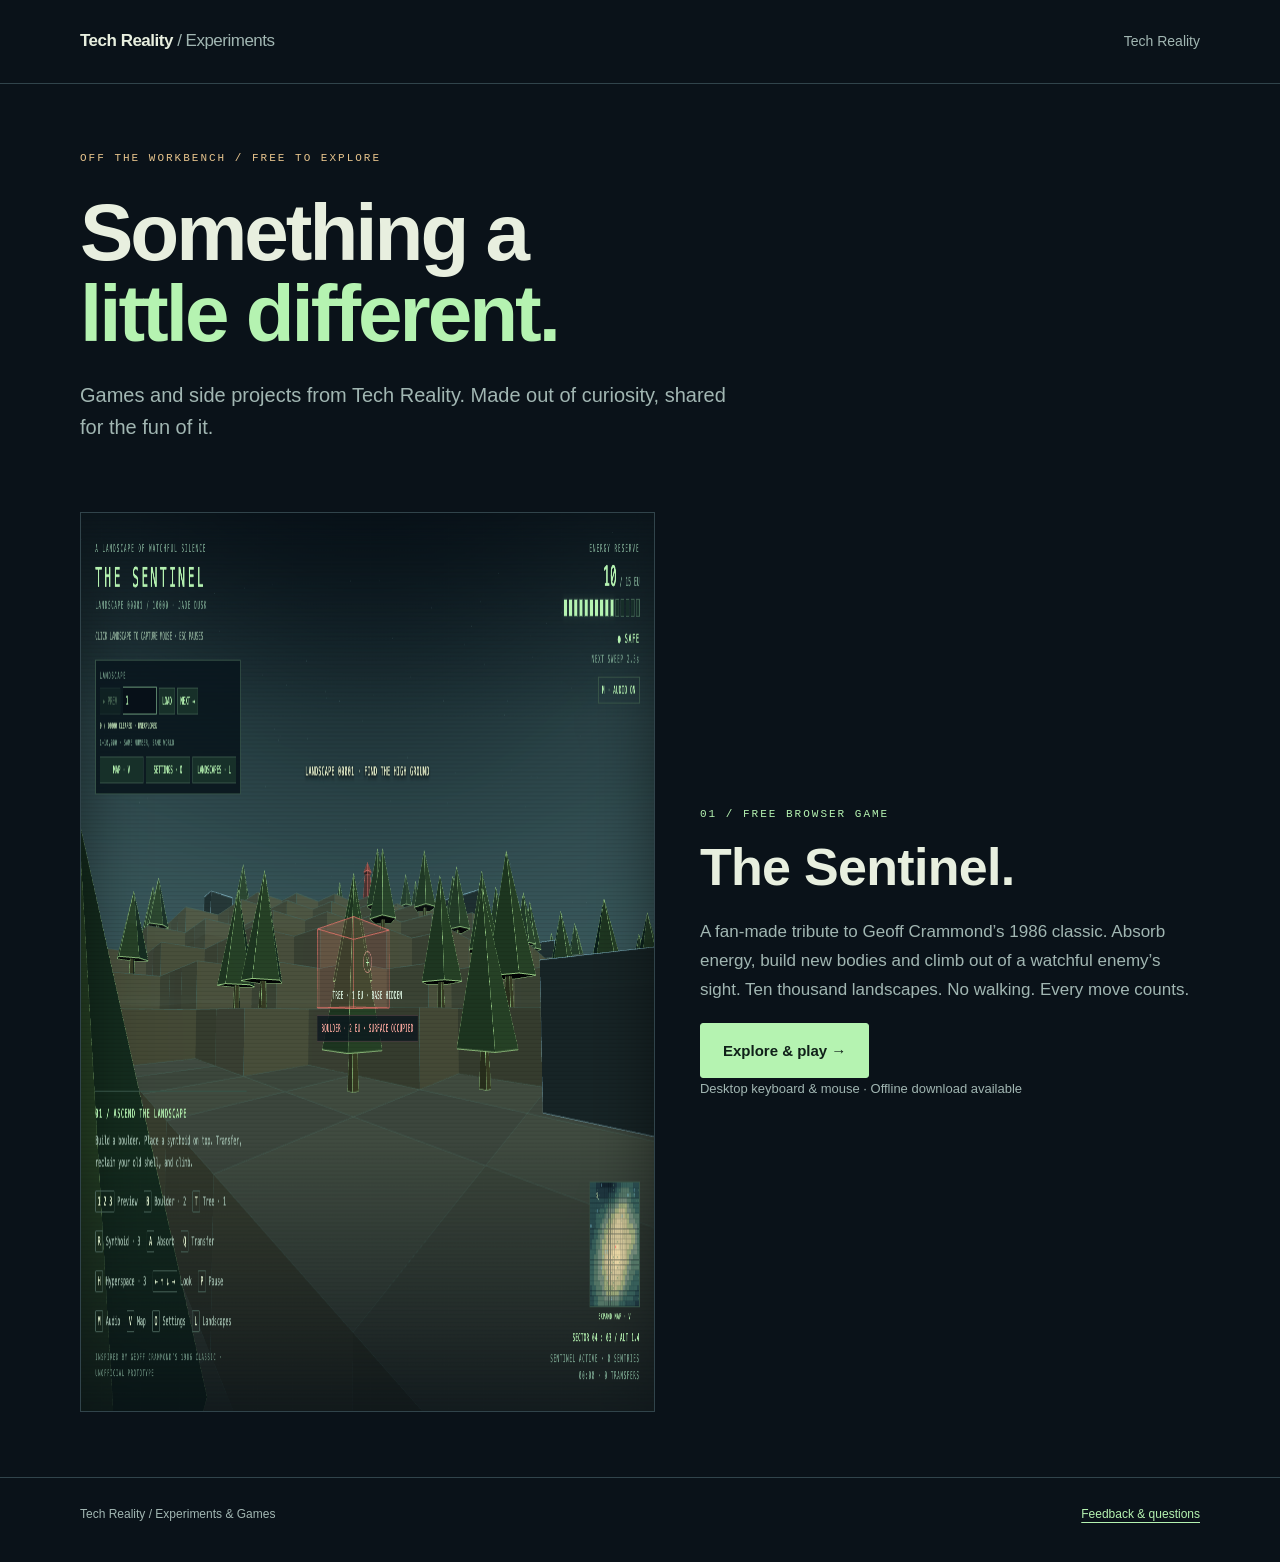
==== docs/index.html @ 24bb792a "Games and experiments: The Sentinel browser tribute, moved out of the CoreCrawl site Co-Authored-By:" ====
<!doctype html>
<html lang="en-GB"><head><meta charset="utf-8"><meta name="viewport" content="width=device-width,initial-scale=1"><title>Experiments &amp; Games | Tech Reality</title><meta name="description" content="Free games and side projects from Tech Reality. Play a fan-made 3D tribute to The Sentinel, with 10,000 landscapes to explore."><meta name="theme-color" content="#0a1219"><link rel="canonical" href="https://tech-reality.github.io/games/"><link rel="stylesheet" href="sentinal/page.css"><meta property="og:title" content="Experiments &amp; Games | Tech Reality"><meta property="og:description" content="Something a little different. Free games and side projects from Tech Reality."><meta property="og:type" content="website"><meta property="og:url" content="https://tech-reality.github.io/games/"><meta property="og:image" content="https://tech-reality.github.io/games/sentinal/landscape.png"><meta name="twitter:card" content="summary_large_image"></head><body>
<a class="skip" href="#main">Skip to content</a><header><div class="wrap"><a class="brand" href="./">Tech Reality <span>/ Experiments</span></a><nav aria-label="Main"><a href="https://tech-reality.co.uk">Tech Reality</a></nav></div></header>
<main id="main" class="wrap"><section class="intro"><div class="eyebrow">Off the workbench / Free to explore</div><h1 class="hub-title" style="margin-top:24px">Something a<br><em>little different.</em></h1><p class="lead hub-copy">Games and side projects from Tech Reality. Made out of curiosity, shared for the fun of it.</p></section>
<article class="feature"><a href="sentinal/" aria-label="Explore The Sentinel browser game"><img src="sentinal/landscape.png" width="1440" height="900" alt="The Sentinel prototype showing a terraced 3D landscape with trees and a distant watcher."></a><div><div class="mono">01 / Free browser game</div><h2>The Sentinel.</h2><p class="muted">A fan-made tribute to Geoff Crammond’s 1986 classic. Absorb energy, build new bodies and climb out of a watchful enemy’s sight. Ten thousand landscapes. No walking. Every move counts.</p><div class="actions"><a class="button" href="sentinal/">Explore &amp; play →</a></div><p class="fine">Desktop keyboard &amp; mouse · Offline download available</p></div></article>
</main>
<footer><div class="wrap"><span>Tech Reality / Experiments &amp; Games</span><a href="mailto:support@tech-reality.co.uk">Feedback &amp; questions</a></div></footer></body></html>
---- docs/sentinal/page.css ----
:root{color-scheme:dark;--bg:#0a1219;--panel:#111e27;--ink:#e8efdf;--mint:#b5f3b1;--muted:#a1b6b2;--line:#31444b;--gold:#e8c58d}*{box-sizing:border-box}html{scroll-behavior:smooth}body{margin:0;background:var(--bg);color:var(--ink);font:17px/1.7 -apple-system,BlinkMacSystemFont,"Segoe UI",sans-serif}a{color:var(--mint);text-underline-offset:4px}a:hover{color:#e4ffdf}a:focus-visible,summary:focus-visible{outline:3px solid var(--gold);outline-offset:5px}.wrap{max-width:1180px;margin:auto;padding:0 30px}.skip{position:absolute;left:-9999px}.skip:focus{left:20px;top:10px;background:var(--bg);z-index:10;padding:12px}header{border-bottom:1px solid var(--line)}header .wrap{min-height:83px;display:flex;align-items:center;justify-content:space-between;gap:20px}.brand{text-decoration:none;color:var(--ink);font-weight:750;letter-spacing:-.5px}.brand span{font-weight:400;color:var(--muted)}nav{display:flex;gap:24px;font-size:14px}nav a{color:var(--muted);text-decoration:none}.eyebrow,.mono{font:11px/1.7 ui-monospace,SFMono-Regular,Menlo,monospace;letter-spacing:2px;text-transform:uppercase}.eyebrow{color:var(--gold)}.intro{padding:65px 0 34px}.hero{display:grid;grid-template-columns:1.15fr 1fr;gap:50px;align-items:end;margin:26px 0 35px}h1{font-size:clamp(53px,8vw,96px);line-height:1.02;font-weight:650;letter-spacing:-4px;margin:0}h1 em{font-style:normal;color:var(--mint)}.lead{font-size:20px;line-height:1.6;margin:0 0 24px;color:var(--muted)}.actions{display:flex;gap:12px;flex-wrap:wrap;align-items:center}.button{display:inline-flex;align-items:center;justify-content:center;gap:18px;padding:14px 22px;background:var(--mint);color:#102019;text-decoration:none;font-weight:700;font-size:15px;border:1px solid var(--mint);border-radius:3px}.button:hover{background:#dcffd6;color:#102019}.button.secondary{background:transparent;color:var(--ink);border-color:var(--line)}.button.secondary:hover{border-color:var(--mint)}.fine{font-size:13px;color:var(--muted)}figure{margin:0;border:1px solid var(--line);background:var(--panel)}figure img{display:block;width:100%;height:auto;aspect-ratio:16/10;object-fit:cover}figcaption{padding:12px 18px;font:11px/1.6 ui-monospace,SFMono-Regular,Menlo,monospace;color:var(--muted);display:flex;justify-content:space-between;gap:15px}.facts{display:flex;gap:36px;flex-wrap:wrap;padding:22px 0 38px;border-bottom:1px solid var(--line)}.facts span{color:var(--mint)}.content{padding:60px 0;display:grid;grid-template-columns:1fr 1fr;gap:70px;border-bottom:1px solid var(--line)}h2{font-size:30px;line-height:1.2;letter-spacing:-.7px;margin:0 0 20px}h3{font-size:18px;margin:0 0 7px}p{margin:0 0 18px}.muted{color:var(--muted)}ol{padding-left:24px;color:var(--muted)}li{padding-left:7px;margin:0 0 14px}li strong{color:var(--ink)}table{width:100%;border-collapse:collapse;font-size:14px}td,th{padding:11px 0;border-bottom:1px solid var(--line);text-align:left}th{color:var(--muted);font-weight:400}td:first-child{width:100px}kbd{font:12px ui-monospace,SFMono-Regular,Menlo,monospace;color:var(--mint);border:1px solid var(--line);padding:3px 6px;white-space:nowrap}.details{padding:55px 0;max-width:800px}.details p{color:var(--muted)}details{border-top:1px solid var(--line);padding:18px 0}summary{cursor:pointer;font-size:17px}details p{margin:16px 0 0;font-size:15px}footer{padding:26px 0 38px;border-top:1px solid var(--line);font-size:12px;color:var(--muted)}footer .wrap{display:flex;justify-content:space-between;gap:20px;flex-wrap:wrap}.feature{display:grid;grid-template-columns:1.15fr 1fr;gap:45px;padding:35px 0 65px;align-items:center}.feature img{width:100%;display:block;border:1px solid var(--line)}.feature h2{font-size:52px;margin-top:12px}.feature .mono{color:var(--mint)}.hub-title{max-width:850px;font-size:clamp(48px,7vw,80px);letter-spacing:-3px}.hub-copy{max-width:650px;margin:24px 0 0}.corecrawl{padding:35px 0 55px;border-top:1px solid var(--line);display:flex;justify-content:space-between;align-items:center;gap:25px}.corecrawl p{margin:0;color:var(--muted);max-width:650px}@media(max-width:760px){.wrap{padding:0 20px}header .wrap{min-height:76px}nav{gap:14px;font-size:12px}.brand span{display:none}.intro{padding-top:40px}.hero,.content,.feature{grid-template-columns:1fr;gap:28px}h1{letter-spacing:-2.5px}.hero{margin:22px 0 30px}.lead{font-size:18px}.facts{gap:18px;font-size:10px}.content{padding:40px 0;gap:40px}.feature{padding-top:20px}.feature h2{font-size:42px}.corecrawl{align-items:flex-start;flex-direction:column}figcaption{font-size:9px}.details{padding:40px 0}.button{padding:13px 17px}}@media(prefers-reduced-motion:reduce){html{scroll-behavior:auto}}
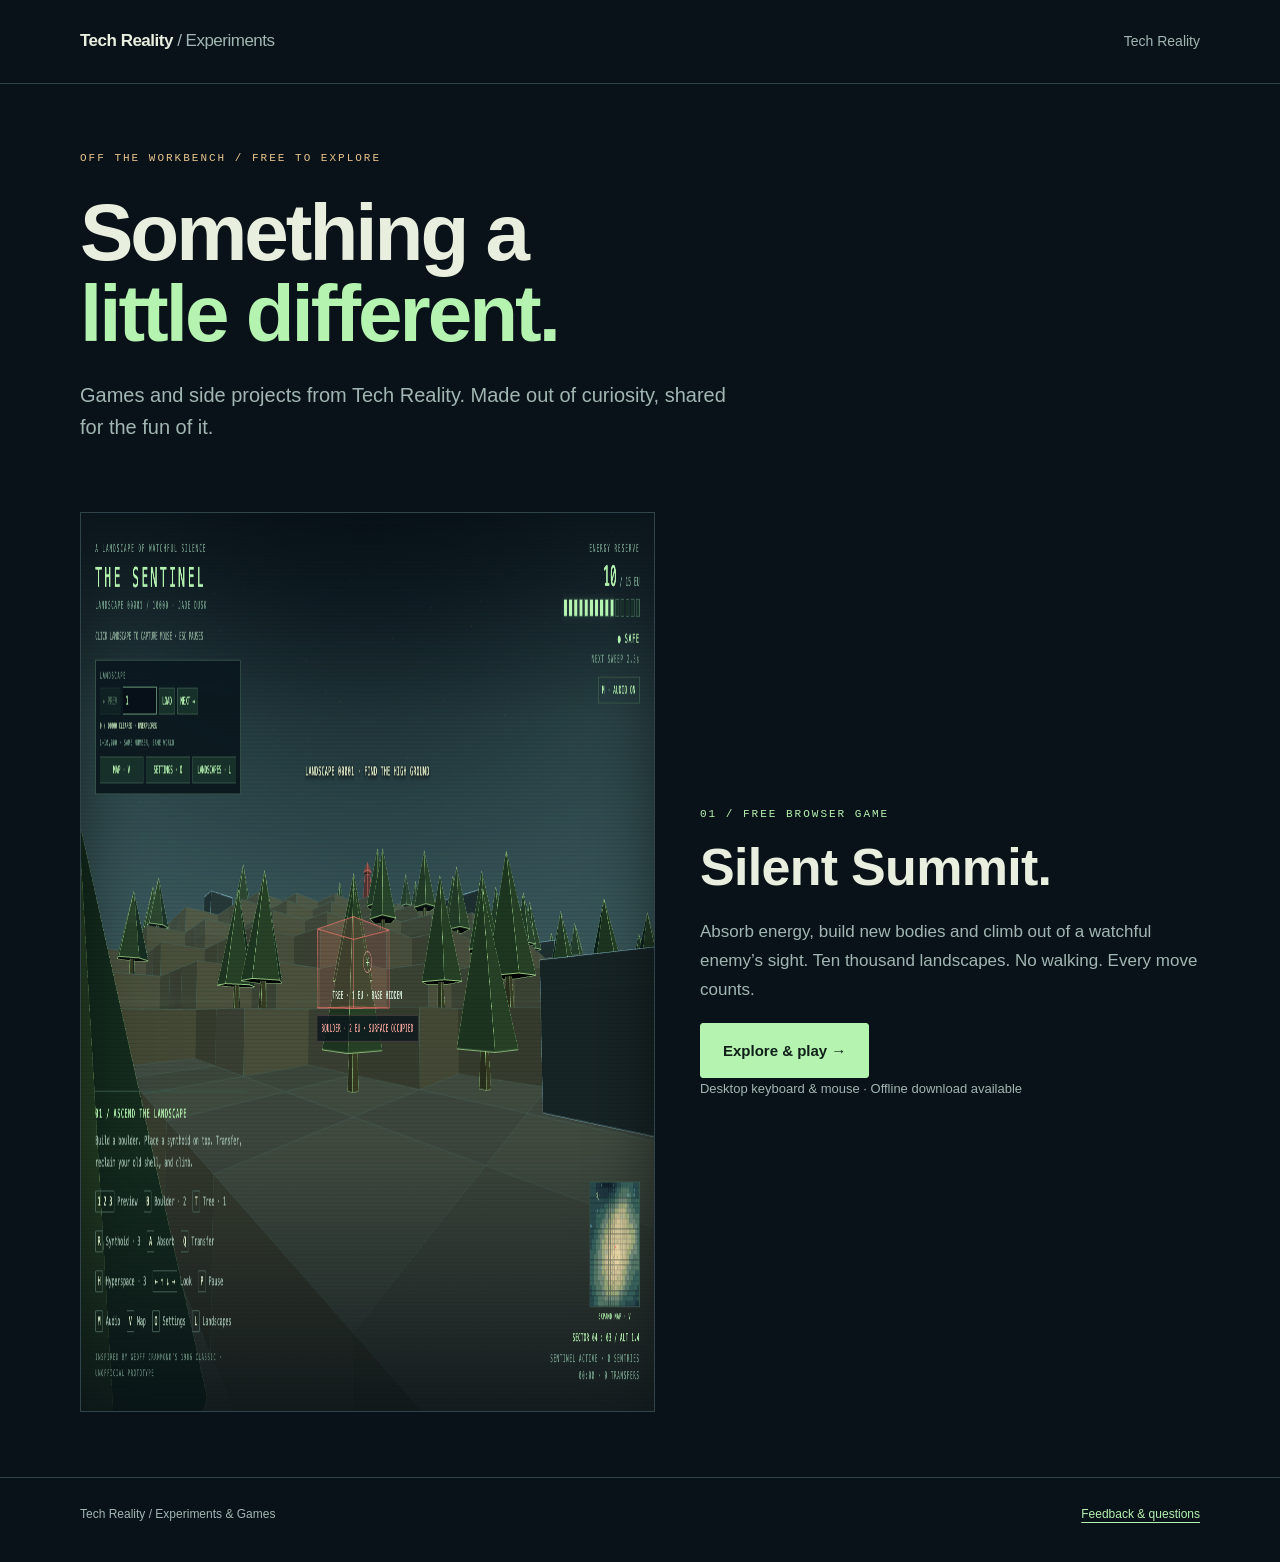
==== commit 66360be8: "Rename the game to Silent Summit and reword its pages; address is now /silent-summit/ Co-Authored-By" ====
--- a/docs/index.html
+++ b/docs/index.html
@@ -1,7 +1,7 @@
 <!doctype html>
-<html lang="en-GB"><head><meta charset="utf-8"><meta name="viewport" content="width=device-width,initial-scale=1"><title>Experiments &amp; Games | Tech Reality</title><meta name="description" content="Free games and side projects from Tech Reality. Play a fan-made 3D tribute to The Sentinel, with 10,000 landscapes to explore."><meta name="theme-color" content="#0a1219"><link rel="canonical" href="https://tech-reality.github.io/games/"><link rel="stylesheet" href="sentinal/page.css"><meta property="og:title" content="Experiments &amp; Games | Tech Reality"><meta property="og:description" content="Something a little different. Free games and side projects from Tech Reality."><meta property="og:type" content="website"><meta property="og:url" content="https://tech-reality.github.io/games/"><meta property="og:image" content="https://tech-reality.github.io/games/sentinal/landscape.png"><meta name="twitter:card" content="summary_large_image"></head><body>
+<html lang="en-GB"><head><meta charset="utf-8"><meta name="viewport" content="width=device-width,initial-scale=1"><title>Experiments &amp; Games | Tech Reality</title><meta name="description" content="Free games and side projects from Tech Reality. Play Silent Summit, a 3D browser game with 10,000 landscapes to explore."><meta name="theme-color" content="#0a1219"><link rel="canonical" href="https://tech-reality.github.io/games/"><link rel="stylesheet" href="silent-summit/page.css"><meta property="og:title" content="Experiments &amp; Games | Tech Reality"><meta property="og:description" content="Something a little different. Free games and side projects from Tech Reality."><meta property="og:type" content="website"><meta property="og:url" content="https://tech-reality.github.io/games/"><meta property="og:image" content="https://tech-reality.github.io/games/silent-summit/landscape.png"><meta name="twitter:card" content="summary_large_image"></head><body>
 <a class="skip" href="#main">Skip to content</a><header><div class="wrap"><a class="brand" href="./">Tech Reality <span>/ Experiments</span></a><nav aria-label="Main"><a href="https://tech-reality.co.uk">Tech Reality</a></nav></div></header>
 <main id="main" class="wrap"><section class="intro"><div class="eyebrow">Off the workbench / Free to explore</div><h1 class="hub-title" style="margin-top:24px">Something a<br><em>little different.</em></h1><p class="lead hub-copy">Games and side projects from Tech Reality. Made out of curiosity, shared for the fun of it.</p></section>
-<article class="feature"><a href="sentinal/" aria-label="Explore The Sentinel browser game"><img src="sentinal/landscape.png" width="1440" height="900" alt="The Sentinel prototype showing a terraced 3D landscape with trees and a distant watcher."></a><div><div class="mono">01 / Free browser game</div><h2>The Sentinel.</h2><p class="muted">A fan-made tribute to Geoff Crammond’s 1986 classic. Absorb energy, build new bodies and climb out of a watchful enemy’s sight. Ten thousand landscapes. No walking. Every move counts.</p><div class="actions"><a class="button" href="sentinal/">Explore &amp; play →</a></div><p class="fine">Desktop keyboard &amp; mouse · Offline download available</p></div></article>
+<article class="feature"><a href="silent-summit/" aria-label="Explore the Silent Summit browser game"><img src="silent-summit/landscape.png" width="1440" height="900" alt="Silent Summit prototype showing a terraced 3D landscape with trees and a distant watcher."></a><div><div class="mono">01 / Free browser game</div><h2>Silent Summit.</h2><p class="muted">Absorb energy, build new bodies and climb out of a watchful enemy’s sight. Ten thousand landscapes. No walking. Every move counts.</p><div class="actions"><a class="button" href="silent-summit/">Explore &amp; play →</a></div><p class="fine">Desktop keyboard &amp; mouse · Offline download available</p></div></article>
 </main>
 <footer><div class="wrap"><span>Tech Reality / Experiments &amp; Games</span><a href="mailto:support@tech-reality.co.uk">Feedback &amp; questions</a></div></footer></body></html>
--- a/docs/silent-summit/page.css
+++ b/docs/silent-summit/page.css
@@ -0,0 +1 @@
+:root{color-scheme:dark;--bg:#0a1219;--panel:#111e27;--ink:#e8efdf;--mint:#b5f3b1;--muted:#a1b6b2;--line:#31444b;--gold:#e8c58d}*{box-sizing:border-box}html{scroll-behavior:smooth}body{margin:0;background:var(--bg);color:var(--ink);font:17px/1.7 -apple-system,BlinkMacSystemFont,"Segoe UI",sans-serif}a{color:var(--mint);text-underline-offset:4px}a:hover{color:#e4ffdf}a:focus-visible,summary:focus-visible{outline:3px solid var(--gold);outline-offset:5px}.wrap{max-width:1180px;margin:auto;padding:0 30px}.skip{position:absolute;left:-9999px}.skip:focus{left:20px;top:10px;background:var(--bg);z-index:10;padding:12px}header{border-bottom:1px solid var(--line)}header .wrap{min-height:83px;display:flex;align-items:center;justify-content:space-between;gap:20px}.brand{text-decoration:none;color:var(--ink);font-weight:750;letter-spacing:-.5px}.brand span{font-weight:400;color:var(--muted)}nav{display:flex;gap:24px;font-size:14px}nav a{color:var(--muted);text-decoration:none}.eyebrow,.mono{font:11px/1.7 ui-monospace,SFMono-Regular,Menlo,monospace;letter-spacing:2px;text-transform:uppercase}.eyebrow{color:var(--gold)}.intro{padding:65px 0 34px}.hero{display:grid;grid-template-columns:1.15fr 1fr;gap:50px;align-items:end;margin:26px 0 35px}h1{font-size:clamp(53px,8vw,96px);line-height:1.02;font-weight:650;letter-spacing:-4px;margin:0}h1 em{font-style:normal;color:var(--mint)}.lead{font-size:20px;line-height:1.6;margin:0 0 24px;color:var(--muted)}.actions{display:flex;gap:12px;flex-wrap:wrap;align-items:center}.button{display:inline-flex;align-items:center;justify-content:center;gap:18px;padding:14px 22px;background:var(--mint);color:#102019;text-decoration:none;font-weight:700;font-size:15px;border:1px solid var(--mint);border-radius:3px}.button:hover{background:#dcffd6;color:#102019}.button.secondary{background:transparent;color:var(--ink);border-color:var(--line)}.button.secondary:hover{border-color:var(--mint)}.fine{font-size:13px;color:var(--muted)}figure{margin:0;border:1px solid var(--line);background:var(--panel)}figure img{display:block;width:100%;height:auto;aspect-ratio:16/10;object-fit:cover}figcaption{padding:12px 18px;font:11px/1.6 ui-monospace,SFMono-Regular,Menlo,monospace;color:var(--muted);display:flex;justify-content:space-between;gap:15px}.facts{display:flex;gap:36px;flex-wrap:wrap;padding:22px 0 38px;border-bottom:1px solid var(--line)}.facts span{color:var(--mint)}.content{padding:60px 0;display:grid;grid-template-columns:1fr 1fr;gap:70px;border-bottom:1px solid var(--line)}h2{font-size:30px;line-height:1.2;letter-spacing:-.7px;margin:0 0 20px}h3{font-size:18px;margin:0 0 7px}p{margin:0 0 18px}.muted{color:var(--muted)}ol{padding-left:24px;color:var(--muted)}li{padding-left:7px;margin:0 0 14px}li strong{color:var(--ink)}table{width:100%;border-collapse:collapse;font-size:14px}td,th{padding:11px 0;border-bottom:1px solid var(--line);text-align:left}th{color:var(--muted);font-weight:400}td:first-child{width:100px}kbd{font:12px ui-monospace,SFMono-Regular,Menlo,monospace;color:var(--mint);border:1px solid var(--line);padding:3px 6px;white-space:nowrap}.details{padding:55px 0;max-width:800px}.details p{color:var(--muted)}details{border-top:1px solid var(--line);padding:18px 0}summary{cursor:pointer;font-size:17px}details p{margin:16px 0 0;font-size:15px}footer{padding:26px 0 38px;border-top:1px solid var(--line);font-size:12px;color:var(--muted)}footer .wrap{display:flex;justify-content:space-between;gap:20px;flex-wrap:wrap}.feature{display:grid;grid-template-columns:1.15fr 1fr;gap:45px;padding:35px 0 65px;align-items:center}.feature img{width:100%;display:block;border:1px solid var(--line)}.feature h2{font-size:52px;margin-top:12px}.feature .mono{color:var(--mint)}.hub-title{max-width:850px;font-size:clamp(48px,7vw,80px);letter-spacing:-3px}.hub-copy{max-width:650px;margin:24px 0 0}.corecrawl{padding:35px 0 55px;border-top:1px solid var(--line);display:flex;justify-content:space-between;align-items:center;gap:25px}.corecrawl p{margin:0;color:var(--muted);max-width:650px}@media(max-width:760px){.wrap{padding:0 20px}header .wrap{min-height:76px}nav{gap:14px;font-size:12px}.brand span{display:none}.intro{padding-top:40px}.hero,.content,.feature{grid-template-columns:1fr;gap:28px}h1{letter-spacing:-2.5px}.hero{margin:22px 0 30px}.lead{font-size:18px}.facts{gap:18px;font-size:10px}.content{padding:40px 0;gap:40px}.feature{padding-top:20px}.feature h2{font-size:42px}.corecrawl{align-items:flex-start;flex-direction:column}figcaption{font-size:9px}.details{padding:40px 0}.button{padding:13px 17px}}@media(prefers-reduced-motion:reduce){html{scroll-behavior:auto}}
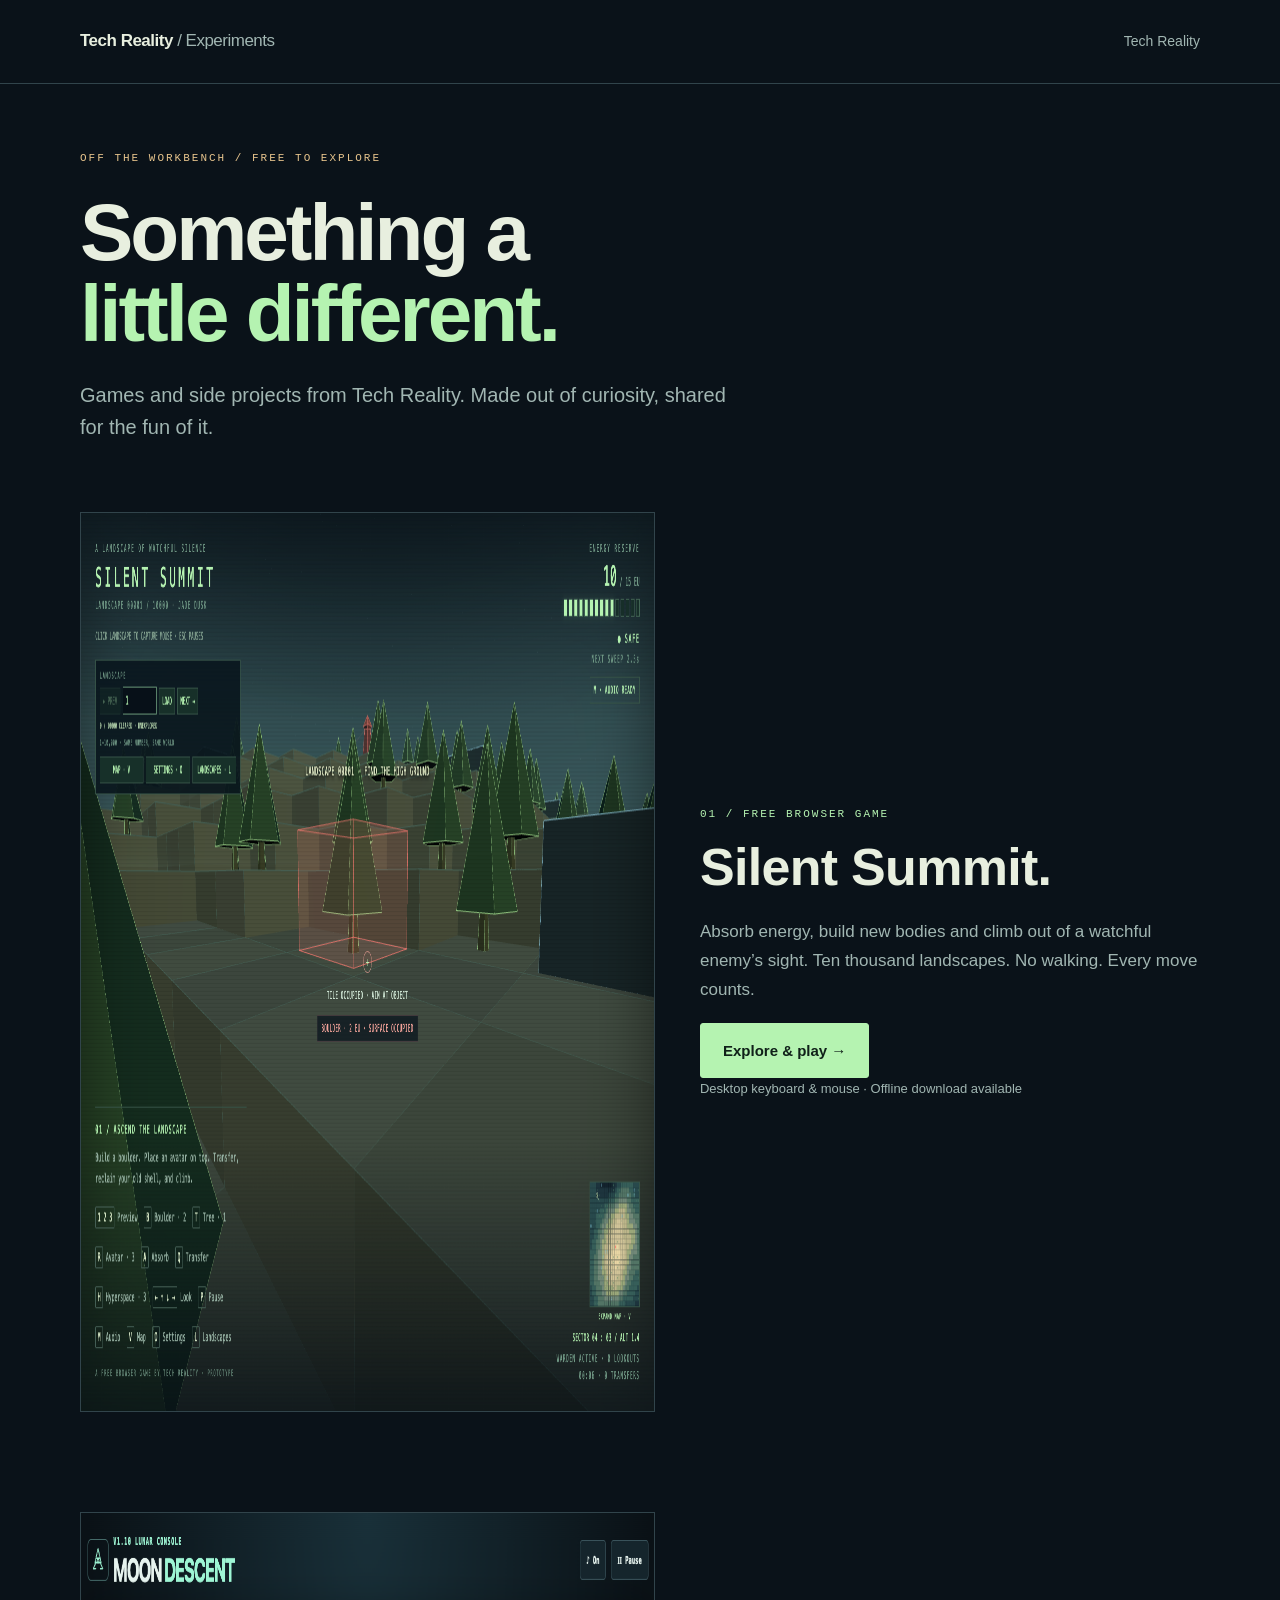
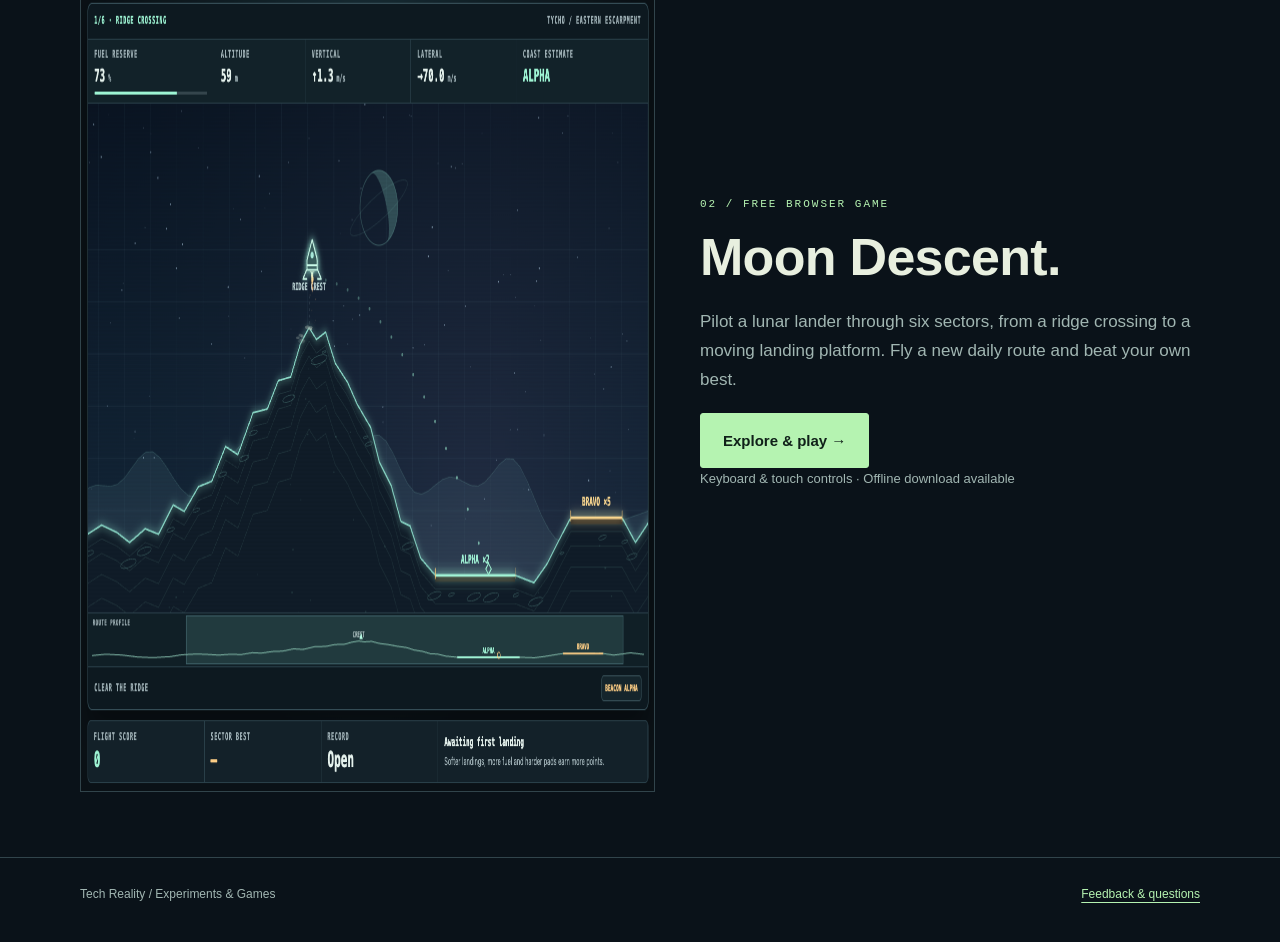
==== commit 9a51d1f1: "Publish Moon Descent on the games hub" ====
--- a/docs/index.html
+++ b/docs/index.html
@@ -1,7 +1,8 @@
 <!doctype html>
-<html lang="en-GB"><head><meta charset="utf-8"><meta name="viewport" content="width=device-width,initial-scale=1"><title>Experiments &amp; Games | Tech Reality</title><meta name="description" content="Free games and side projects from Tech Reality. Play Silent Summit, a 3D browser game with 10,000 landscapes to explore."><meta name="theme-color" content="#0a1219"><link rel="canonical" href="https://tech-reality.github.io/games/"><link rel="stylesheet" href="silent-summit/page.css"><meta property="og:title" content="Experiments &amp; Games | Tech Reality"><meta property="og:description" content="Something a little different. Free games and side projects from Tech Reality."><meta property="og:type" content="website"><meta property="og:url" content="https://tech-reality.github.io/games/"><meta property="og:image" content="https://tech-reality.github.io/games/silent-summit/landscape.png"><meta name="twitter:card" content="summary_large_image"></head><body>
+<html lang="en-GB"><head><meta charset="utf-8"><meta name="viewport" content="width=device-width,initial-scale=1"><title>Experiments &amp; Games | Tech Reality</title><meta name="description" content="Free games and side projects from Tech Reality. Play Silent Summit or fly a lunar landing mission in Moon Descent."><meta name="theme-color" content="#0a1219"><link rel="canonical" href="https://tech-reality.github.io/games/"><link rel="stylesheet" href="silent-summit/page.css"><meta property="og:title" content="Experiments &amp; Games | Tech Reality"><meta property="og:description" content="Something a little different. Free games and side projects from Tech Reality."><meta property="og:type" content="website"><meta property="og:url" content="https://tech-reality.github.io/games/"><meta property="og:image" content="https://tech-reality.github.io/games/silent-summit/landscape.png"><meta name="twitter:card" content="summary_large_image"></head><body>
 <a class="skip" href="#main">Skip to content</a><header><div class="wrap"><a class="brand" href="./">Tech Reality <span>/ Experiments</span></a><nav aria-label="Main"><a href="https://tech-reality.co.uk">Tech Reality</a></nav></div></header>
 <main id="main" class="wrap"><section class="intro"><div class="eyebrow">Off the workbench / Free to explore</div><h1 class="hub-title" style="margin-top:24px">Something a<br><em>little different.</em></h1><p class="lead hub-copy">Games and side projects from Tech Reality. Made out of curiosity, shared for the fun of it.</p></section>
 <article class="feature"><a href="silent-summit/" aria-label="Explore the Silent Summit browser game"><img src="silent-summit/landscape.png" width="1440" height="900" alt="Silent Summit prototype showing a terraced 3D landscape with trees and a distant watcher."></a><div><div class="mono">01 / Free browser game</div><h2>Silent Summit.</h2><p class="muted">Absorb energy, build new bodies and climb out of a watchful enemy’s sight. Ten thousand landscapes. No walking. Every move counts.</p><div class="actions"><a class="button" href="silent-summit/">Explore &amp; play →</a></div><p class="fine">Desktop keyboard &amp; mouse · Offline download available</p></div></article>
+<article class="feature"><a href="moon-descent/" aria-label="Explore the Moon Descent browser game"><img src="moon-descent/flight.png" width="1144" height="880" loading="lazy" alt="Moon Descent's lunar lander flying over a ridge with its flight instruments and route profile."></a><div><div class="mono">02 / Free browser game</div><h2>Moon Descent.</h2><p class="muted">Pilot a lunar lander through six sectors, from a ridge crossing to a moving landing platform. Fly a new daily route and beat your own best.</p><div class="actions"><a class="button" href="moon-descent/">Explore &amp; play →</a></div><p class="fine">Keyboard &amp; touch controls · Offline download available</p></div></article>
 </main>
 <footer><div class="wrap"><span>Tech Reality / Experiments &amp; Games</span><a href="mailto:support@tech-reality.co.uk">Feedback &amp; questions</a></div></footer></body></html>
